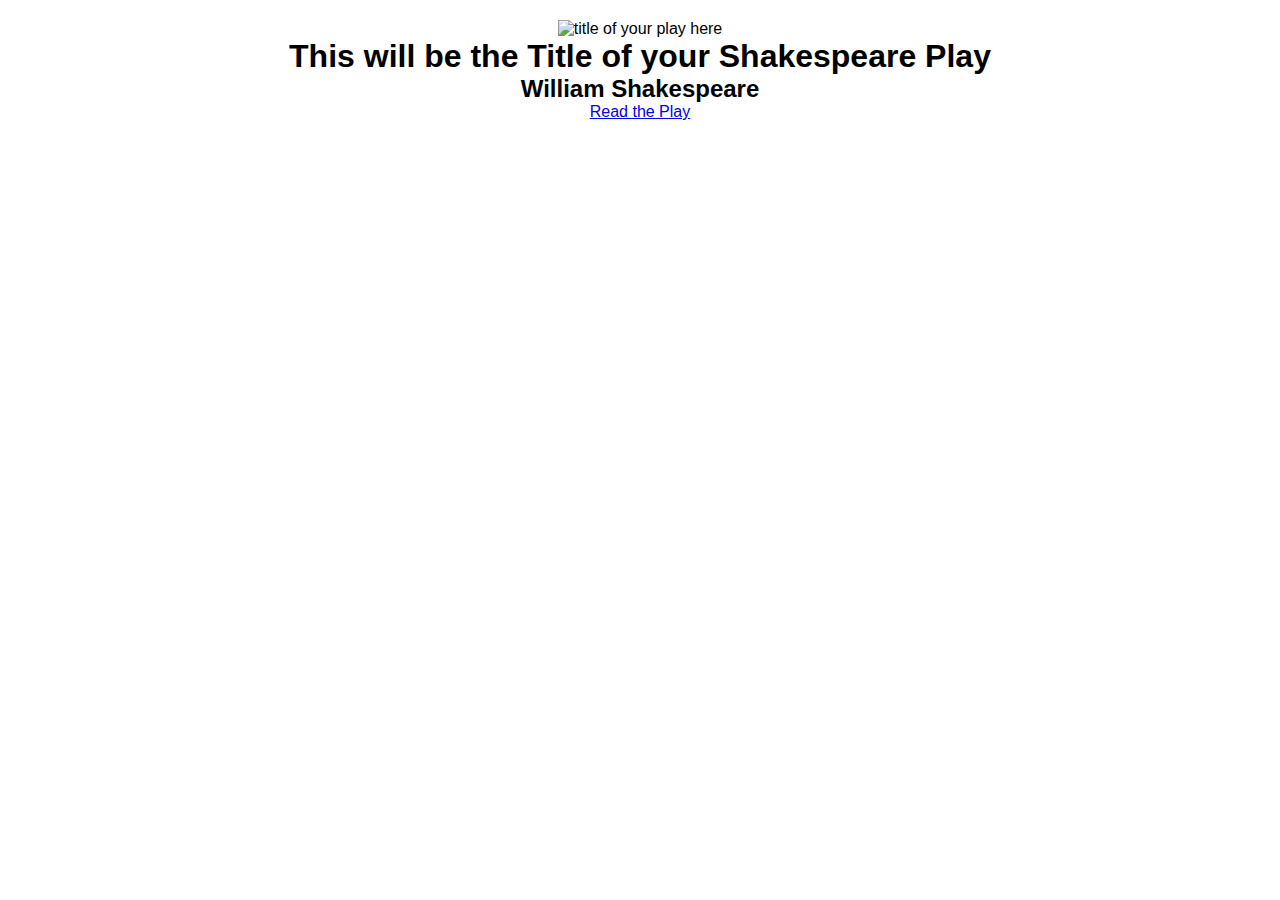
==== docs/index.html @ a56a7a68 "Initial commit" ====
<!DOCTYPE html>
<html xmlns="http://www.w3.org/1999/xhtml">
<head>
	<meta name="viewport" content="width=device-width, initial-scale=1">
	<meta charset="UTF-8" />
	<title>The title of your play goes here ---- CHANGE THIS</title>
	<!-- link you stylesheet here -->
	<link rel="stylesheet" href="css/styles.css" />
</head>
<body><!-- here goes your content -->
	<section class="cover">
			<img src="images/replace this with the cover image" alt="title of your play here" class="coverimage" />
		<h1>This will be the Title of your Shakespeare Play</h1>
		<h2>William Shakespeare</h2>
		<!-- Change play.html in the following line to the name of your exported file from InDesign -->
		<a href="play.html" title="view the play">Read the Play</a>
	</section>
	<section class="synopsis">
	<!--insert your marked up synopsis here -->
	</section>
</body>
</html>
---- docs/css/styles.css ----
/* This stylesheet is where to add styles for your Shakespeare Play */
/*We usually add something general for the body*/
* {
  margin: 0;
  padding: 0;
  box-sizing: border-box;
}

body {
  font-family: Verdana, Geneva, Tahoma, sans-serif;
  /*your style rules go in here */
}

/*Here follows the class names that you will have in your html*/
/*You may have more if you added styles in InDesign*/
/*You need to add the style attributes between the curly brackets*/

/* the following may not be used  */

section.cover {
  text-align: center;
  width: 70%;
  margin: 20px auto;
}

img.playimage {
  /* you will need a width attribute in here */
  max-width: 40%;
  padding: 20px auto;
}

img.shakespeareimage {
  /* you will need a width attribute in here */
  max-width: 40%;
  padding: 20px auto;
}

/* If you ahe created any new stlyes in InDesign and used export tags then you need to add them here */

body {
}
section.dramatis {
}
section.play {
}
div.sceneImage {
}
h1.act {
}
p.character {
}
p.charactername {
}
h1.dramatishead {
}
h2.firstscene {
}
h2.location {
}
p.play_location {
}
p.prose {
}
h2.scene {
}
p.song {
}
h2.stagedirection {
}
p.verseline {
}
span.character_role {
}
span.stage_directions_inline {
}
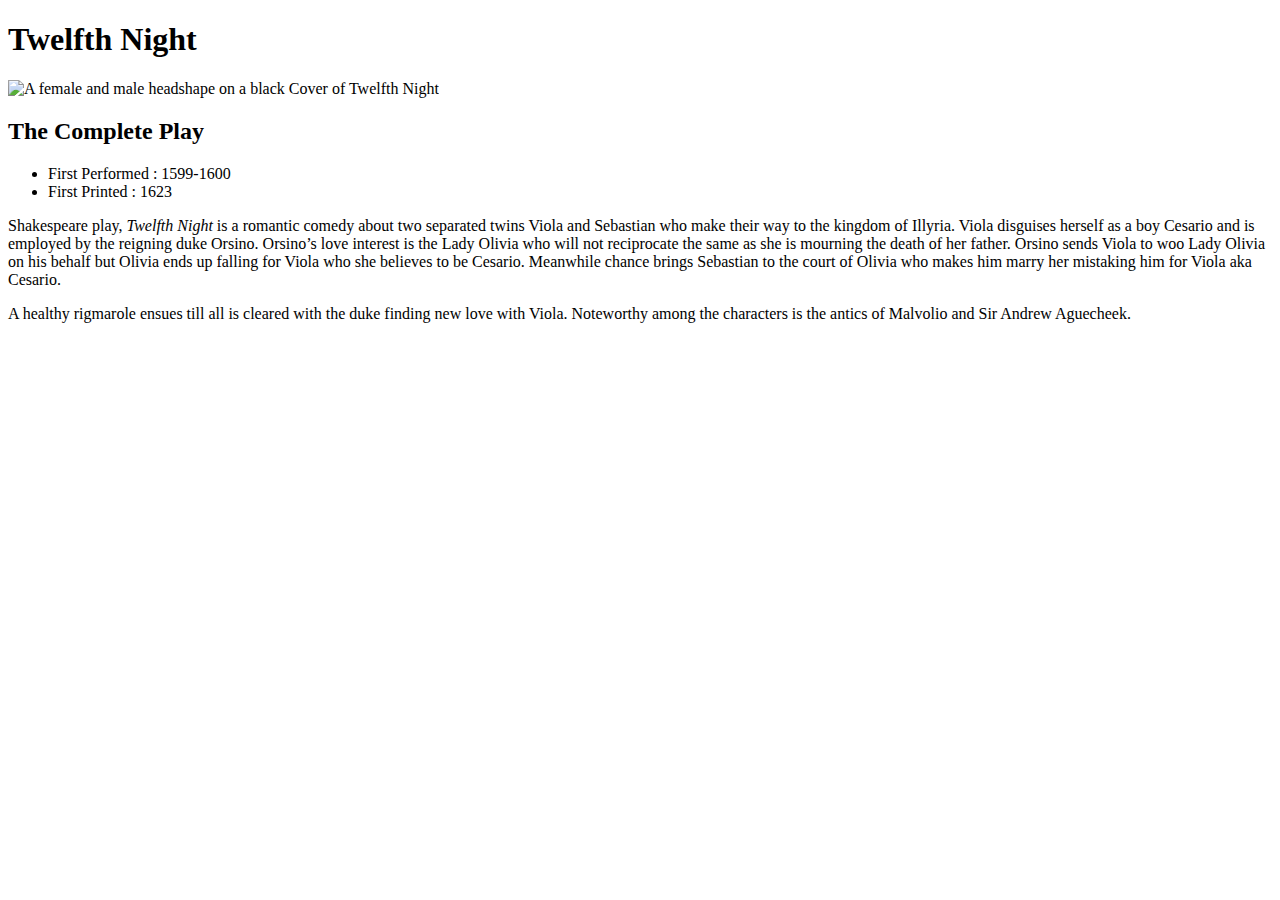
==== commit 9ea0885b: "Update index.html" ====
--- a/docs/index.html
+++ b/docs/index.html
@@ -1,22 +1,33 @@
 <!DOCTYPE html>
-<html xmlns="http://www.w3.org/1999/xhtml">
-<head>
-	<meta name="viewport" content="width=device-width, initial-scale=1">
-	<meta charset="UTF-8" />
-	<title>The title of your play goes here ---- CHANGE THIS</title>
-	<!-- link you stylesheet here -->
-	<link rel="stylesheet" href="css/styles.css" />
-</head>
-<body><!-- here goes your content -->
-	<section class="cover">
-			<img src="images/replace this with the cover image" alt="title of your play here" class="coverimage" />
-		<h1>This will be the Title of your Shakespeare Play</h1>
-		<h2>William Shakespeare</h2>
-		<!-- Change play.html in the following line to the name of your exported file from InDesign -->
-		<a href="play.html" title="view the play">Read the Play</a>
-	</section>
-	<section class="synopsis">
-	<!--insert your marked up synopsis here -->
-	</section>
-</body>
+<html lang="en" dir="ltr">
+  <head>
+    <meta charset="utf-8">
+    <meta name="viewport" content="width=device-width, initial-scale=1.0">
+    <link rel="stylesheet" href="styles/homepage.css">
+    <title>Twelfth Night</title>
+  </head>
+  <body>
+<div class="everything">
+
+<section class="cover">
+<h1>Twelfth Night</h1>
+
+<img src="Images/PlayCover.jpg" alt="A female and male headshape on a black Cover of Twelfth Night">
+</section>
+
+<section class="intro">
+<h2>The Complete Play</h2>
+
+<ul>
+<li>First Performed : 1599-1600</li>
+<li>First Printed : 1623</li>
+</ul>
+
+<p>Shakespeare play, <i>Twelfth Night</i> is a romantic comedy about two separated twins Viola and Sebastian who make their way to the kingdom of Illyria. Viola disguises herself as a boy Cesario and is employed by the reigning duke Orsino. Orsino’s love interest is the Lady Olivia who will not reciprocate the same as she is mourning the death of her father. Orsino sends Viola to woo Lady Olivia on his behalf but Olivia ends up falling for Viola who she believes to be Cesario. Meanwhile chance brings Sebastian to the court of Olivia who makes him marry her mistaking him for Viola aka Cesario.</p>
+
+<p>A healthy rigmarole ensues till all is cleared with the duke finding new love with Viola. Noteworthy among the characters is the antics of Malvolio and Sir Andrew Aguecheek.</p>
+</section>
+
+</div>
+  </body>
 </html>
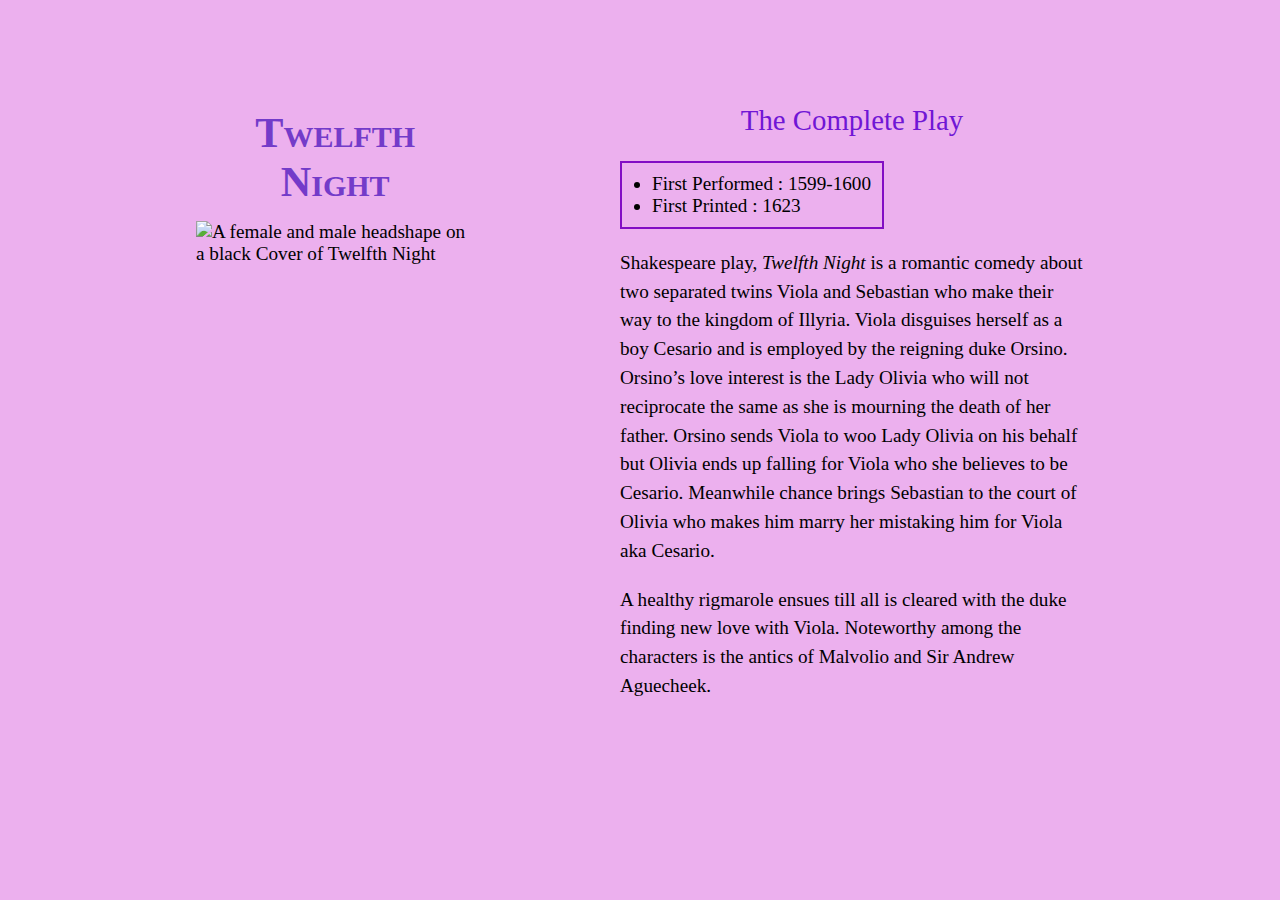
==== commit f860b855: "Update index.html" ====
--- a/docs/index.html
+++ b/docs/index.html
@@ -3,7 +3,7 @@
   <head>
     <meta charset="utf-8">
     <meta name="viewport" content="width=device-width, initial-scale=1.0">
-    <link rel="stylesheet" href="styles/homepage.css">
+    <link rel="stylesheet" href="css/homepage.css">
     <title>Twelfth Night</title>
   </head>
   <body>
--- a/docs/css/homepage.css
+++ b/docs/css/homepage.css
@@ -0,0 +1,77 @@
+body {
+margin:60px;
+background: #ecb0ee;
+font-size: 120%;
+font-family: serif;
+font-family:Garamond;
+font-weight: 350;
+}
+
+div.everything {
+width: 80%;
+margin-left: auto;
+margin-right: auto;
+max-width: 1400px;
+}
+
+.cover {
+float: left;
+width: 30%;
+margin: 20px;
+}
+
+.intro {
+width: 50%;
+float: right;
+margin: 20px;
+}
+
+@media screen and (max-width: 700px) {
+.cover {
+  float:none;
+  width:auto;
+}
+.intro {
+  float:none;
+  width:auto;
+}
+.everything {
+  width:auto;
+}
+}
+
+img {
+width: 100%;
+margin: 0;
+}
+
+h1 {
+font-size:2.2em;
+font-variant: small-caps;
+color:#733bc9;
+font-weight: 600;
+margin-bottom: 15px;
+text-align: center;
+}
+
+h2 {
+font-size:1.5em;
+color:#7016d5;
+font-weight: 500;
+text-align: center;
+}
+
+ul {
+border: 2px solid #820dc4;
+width: 220px;
+margin-top: 0;
+margin-bottom: 20px;
+padding: 10px;
+padding-left: 30px;
+}
+
+p {
+margin:0;
+margin-bottom: 20px;
+line-height: 1.5;
+}
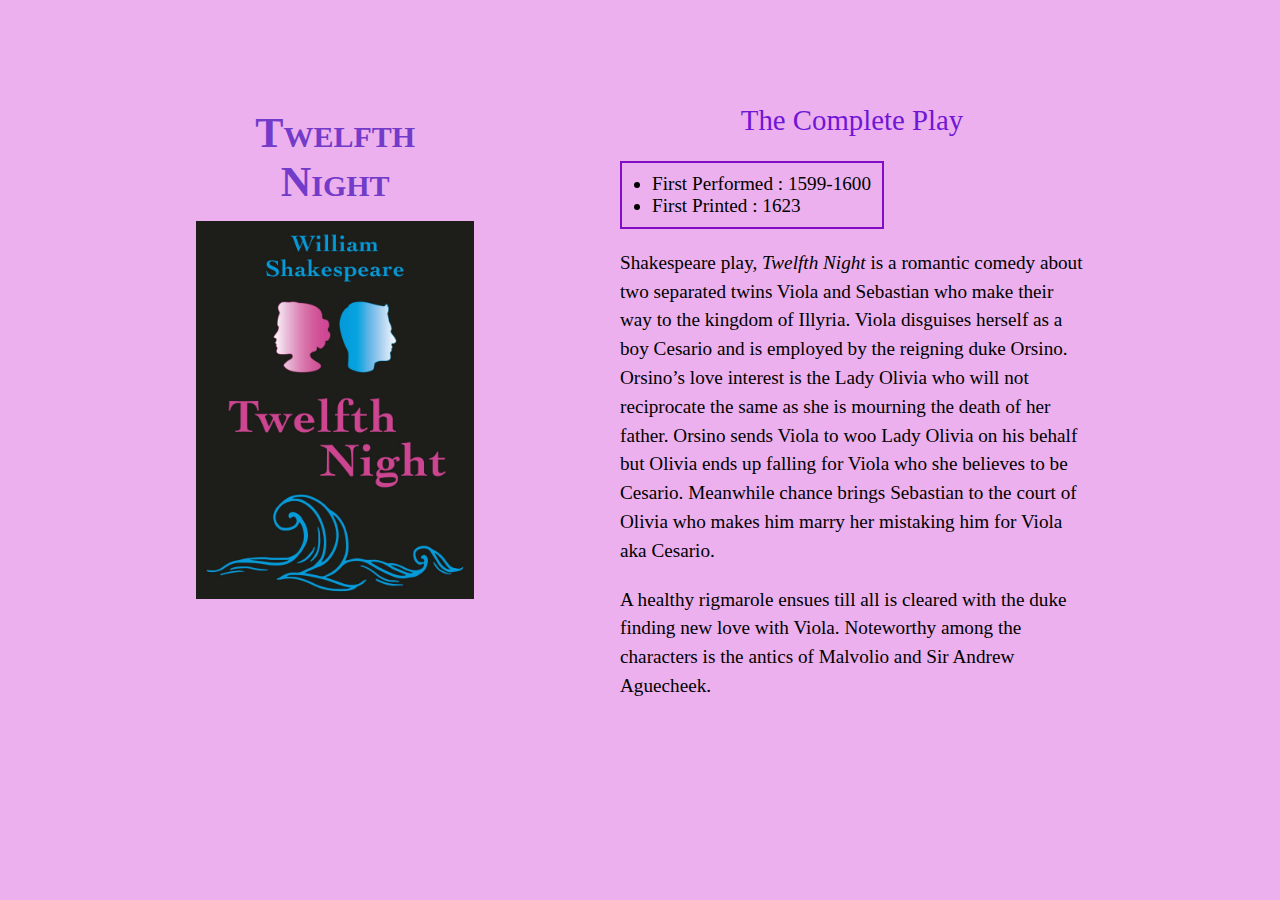
==== commit 5065600d: "Update index.html" ====
--- a/docs/index.html
+++ b/docs/index.html
@@ -12,7 +12,7 @@
 <section class="cover">
 <h1>Twelfth Night</h1>
 
-<img src="Images/PlayCover.jpg" alt="A female and male headshape on a black Cover of Twelfth Night">
+<img src="images/PlayCover.jpg" alt="A female and male headshape on a black Cover of Twelfth Night">
 </section>
 
 <section class="intro">
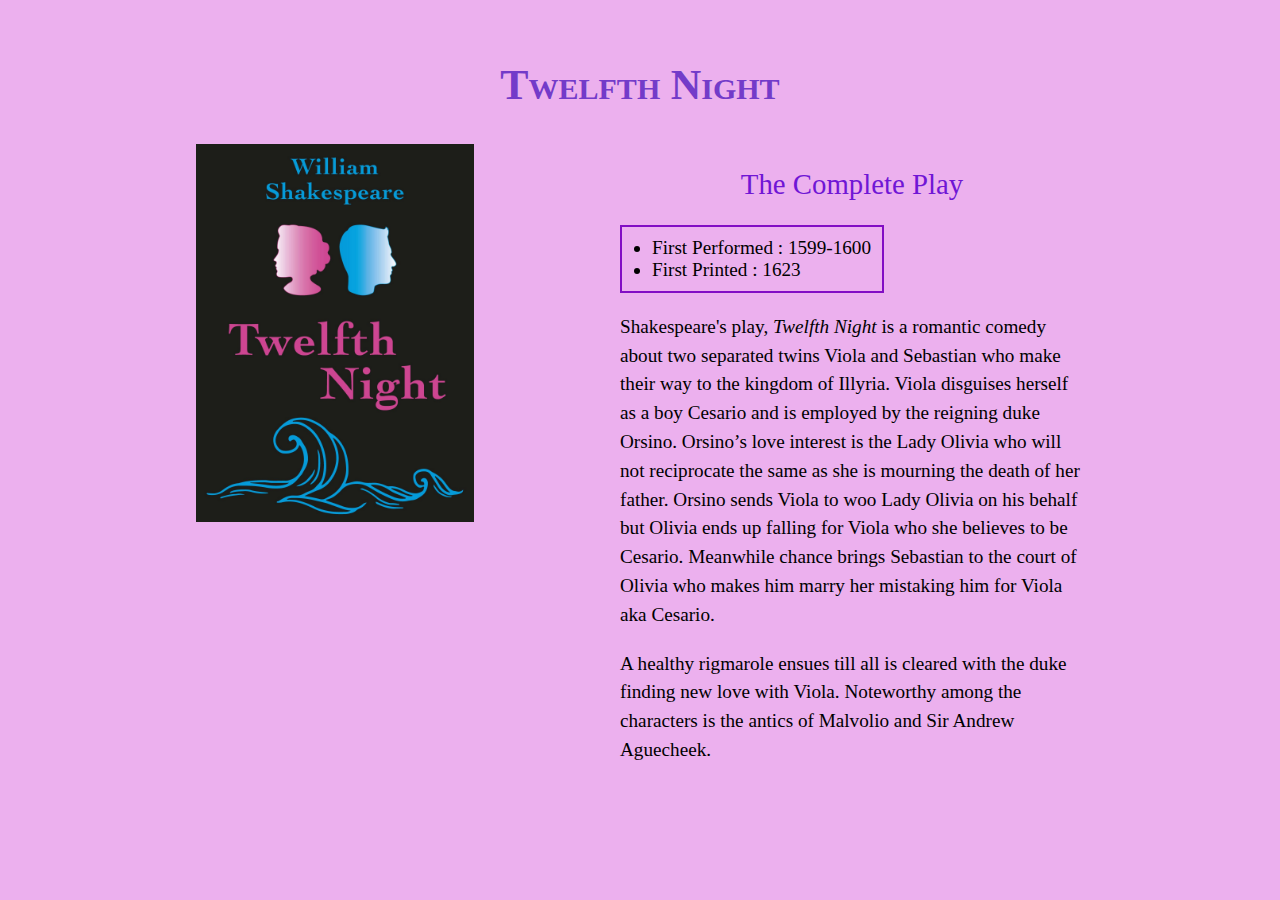
==== commit b2e2aced: "Update index.html" ====
--- a/docs/index.html
+++ b/docs/index.html
@@ -1,18 +1,19 @@
 <!DOCTYPE html>
 <html lang="en" dir="ltr">
   <head>
-    <meta charset="utf-8">
+    <meta charset="UTF-8">
     <meta name="viewport" content="width=device-width, initial-scale=1.0">
+    <meta http-equiv="X-UA-Compatible" content="ie=edge">
     <link rel="stylesheet" href="css/homepage.css">
     <title>Twelfth Night</title>
   </head>
   <body>
 <div class="everything">
 
-<section class="cover">
 <h1>Twelfth Night</h1>
 
-<img src="images/PlayCover.jpg" alt="A female and male headshape on a black Cover of Twelfth Night">
+<section class="cover">
+<img src="images/PlayCover.jpg" alt="Cover of Twelfth Night portraying a pink female headshape and a blue male headshape in profile on a black background">
 </section>
 
 <section class="intro">
@@ -23,7 +24,7 @@
 <li>First Printed : 1623</li>
 </ul>
 
-<p>Shakespeare play, <i>Twelfth Night</i> is a romantic comedy about two separated twins Viola and Sebastian who make their way to the kingdom of Illyria. Viola disguises herself as a boy Cesario and is employed by the reigning duke Orsino. Orsino’s love interest is the Lady Olivia who will not reciprocate the same as she is mourning the death of her father. Orsino sends Viola to woo Lady Olivia on his behalf but Olivia ends up falling for Viola who she believes to be Cesario. Meanwhile chance brings Sebastian to the court of Olivia who makes him marry her mistaking him for Viola aka Cesario.</p>
+<p>Shakespeare's play, <i>Twelfth Night</i> is a romantic comedy about two separated twins Viola and Sebastian who make their way to the kingdom of Illyria. Viola disguises herself as a boy Cesario and is employed by the reigning duke Orsino. Orsino’s love interest is the Lady Olivia who will not reciprocate the same as she is mourning the death of her father. Orsino sends Viola to woo Lady Olivia on his behalf but Olivia ends up falling for Viola who she believes to be Cesario. Meanwhile chance brings Sebastian to the court of Olivia who makes him marry her mistaking him for Viola aka Cesario.</p>
 
 <p>A healthy rigmarole ensues till all is cleared with the duke finding new love with Viola. Noteworthy among the characters is the antics of Malvolio and Sir Andrew Aguecheek.</p>
 </section>
@@ -31,3 +32,4 @@
 </div>
   </body>
 </html>
+
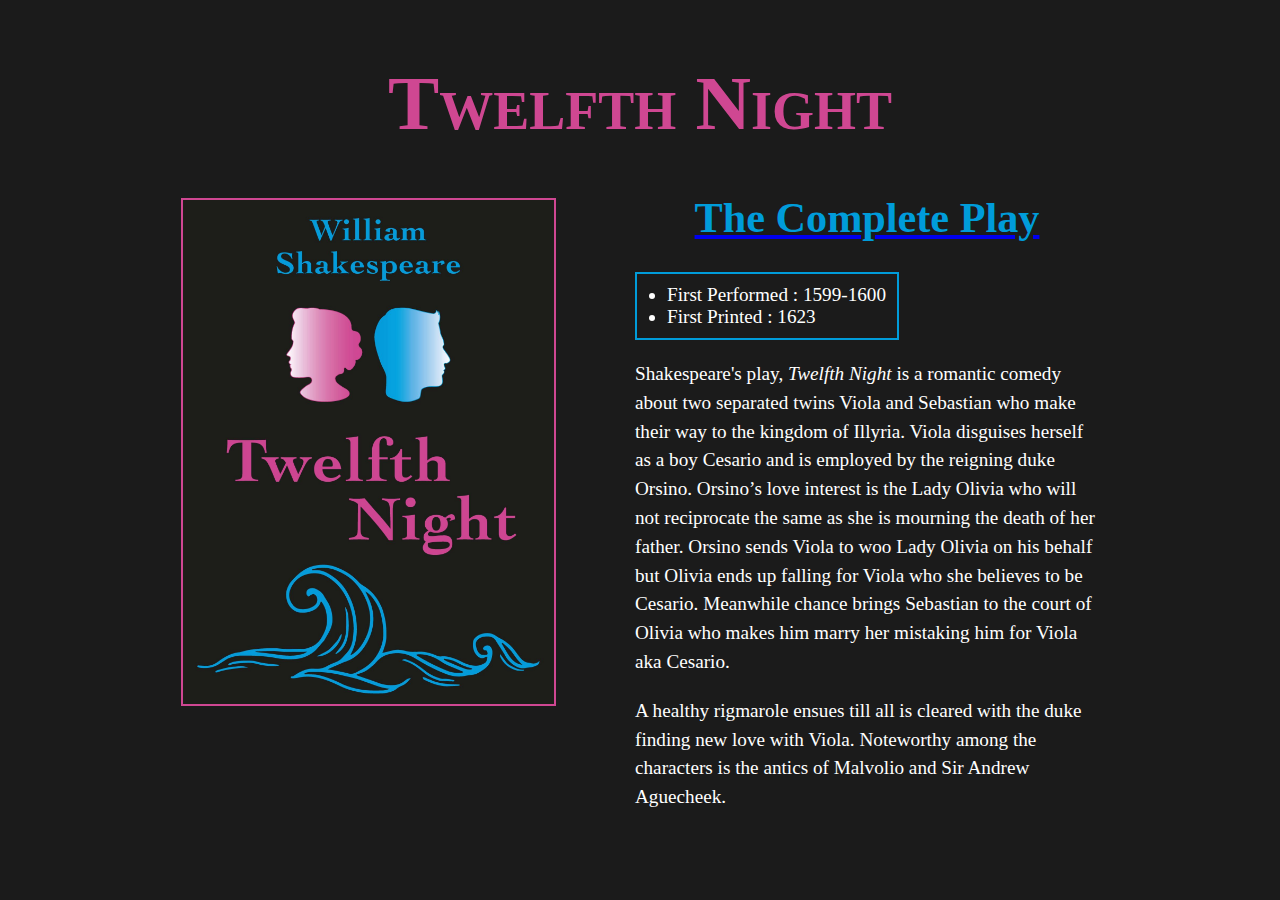
==== commit 955bd6f7: "Update index.html" ====
--- a/docs/index.html
+++ b/docs/index.html
@@ -1,4 +1,5 @@
 <!DOCTYPE html>
+<html xmlns="http://www.w3.org/1999/xhtml">
 <html lang="en" dir="ltr">
   <head>
     <meta charset="UTF-8">
@@ -13,11 +14,15 @@
 <h1>Twelfth Night</h1>
 
 <section class="cover">
+  <a href="TwelfthNight.html">
 <img src="images/PlayCover.jpg" alt="Cover of Twelfth Night portraying a pink female headshape and a blue male headshape in profile on a black background">
+</a>
 </section>
 
 <section class="intro">
+    <a class="readit" href="TwelfthNight.html">
 <h2>The Complete Play</h2>
+</a>
 
 <ul>
 <li>First Performed : 1599-1600</li>
@@ -32,4 +37,3 @@
 </div>
   </body>
 </html>
-
--- a/docs/css/homepage.css
+++ b/docs/css/homepage.css
@@ -1,10 +1,10 @@
 body {
 margin:60px;
-background: #ecb0ee;
+background: #1b1b1b;
 font-size: 120%;
-font-family: serif;
-font-family:Garamond;
+font-family: Garamond, serif;
 font-weight: 350;
+color: white;
 }
 
 div.everything {
@@ -16,14 +16,15 @@
 
 .cover {
 float: left;
-width: 30%;
-margin: 20px;
+width: 40%;
+margin: 5px;
+margin-top: 10px;
 }
 
 .intro {
 width: 50%;
 float: right;
-margin: 20px;
+margin: 5px;
 }
 
 @media screen and (max-width: 700px) {
@@ -43,26 +44,30 @@
 img {
 width: 100%;
 margin: 0;
+border: 2px solid rgb(207, 71, 146);
 }
 
 h1 {
-font-size:2.2em;
+width: auto;
+font-size:4em;
 font-variant: small-caps;
-color:#733bc9;
-font-weight: 600;
-margin-bottom: 15px;
+color:rgb(207, 71, 146);
+font-weight: 700;
 text-align: center;
+margin-bottom: 40px;
 }
 
 h2 {
-font-size:1.5em;
-color:#7016d5;
-font-weight: 500;
+margin: 0;
+margin-bottom: 30px;
+font-size:2.2em;
+color:rgb(0, 156, 218);
+font-weight: 600;
 text-align: center;
 }
 
 ul {
-border: 2px solid #820dc4;
+border: 2px solid rgb(0, 156, 218);
 width: 220px;
 margin-top: 0;
 margin-bottom: 20px;
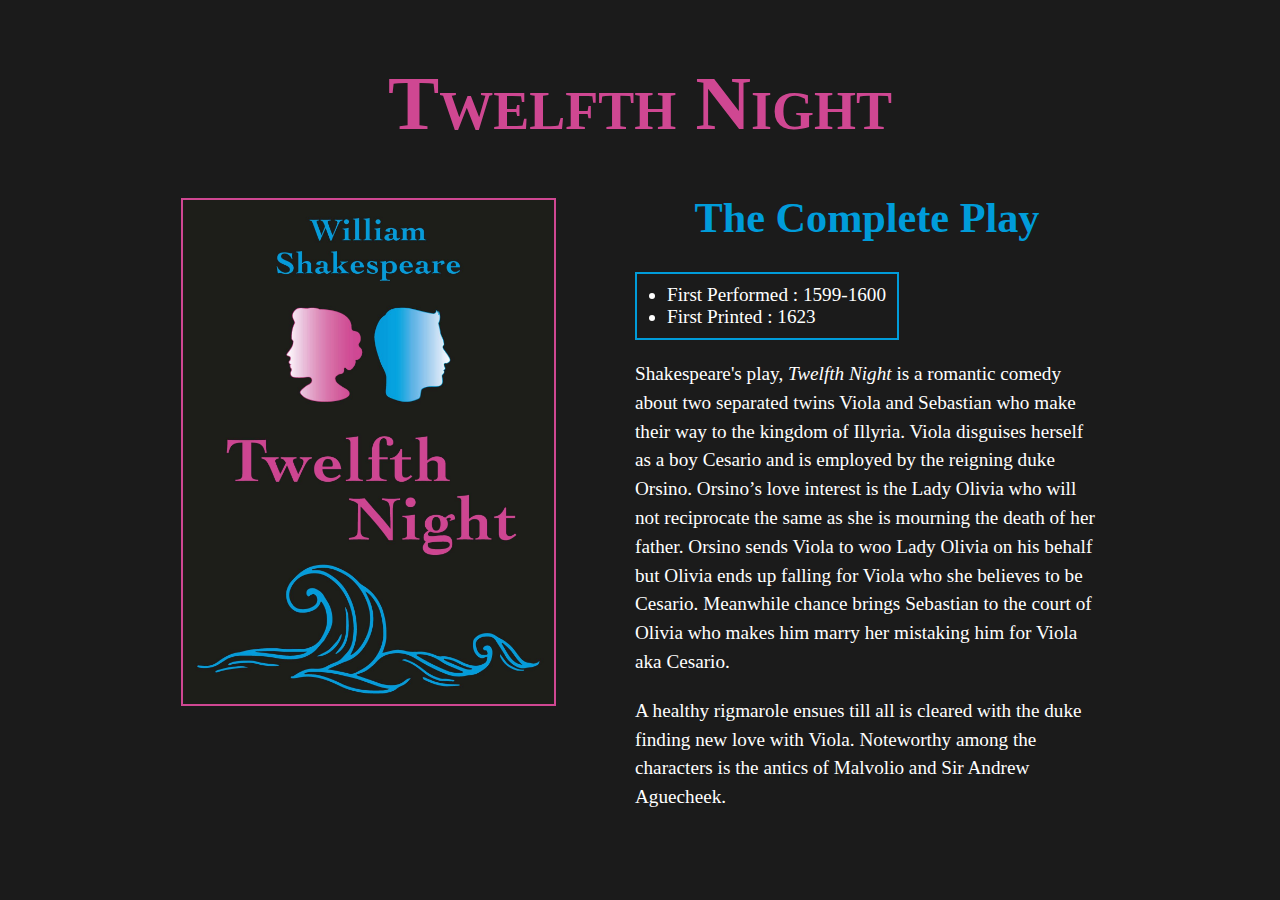
==== commit 390ec73f: "Update index.html" ====
--- a/docs/index.html
+++ b/docs/index.html
@@ -1,6 +1,5 @@
 <!DOCTYPE html>
-<html xmlns="http://www.w3.org/1999/xhtml">
-<html lang="en" dir="ltr">
+<html xmlns="http://www.w3.org/1999/xhtml" lang="en" dir="ltr">
   <head>
     <meta charset="UTF-8">
     <meta name="viewport" content="width=device-width, initial-scale=1.0">
--- a/docs/css/homepage.css
+++ b/docs/css/homepage.css
@@ -2,7 +2,7 @@
 margin:60px;
 background: #1b1b1b;
 font-size: 120%;
-font-family: Garamond, serif;
+font-family: Garamond, Georgia, serif;
 font-weight: 350;
 color: white;
 }
@@ -66,6 +66,11 @@
 text-align: center;
 }
 
+a.readit {
+  text-decoration: none;
+  color:rgb(0, 156, 218);
+}
+
 ul {
 border: 2px solid rgb(0, 156, 218);
 width: 220px;
